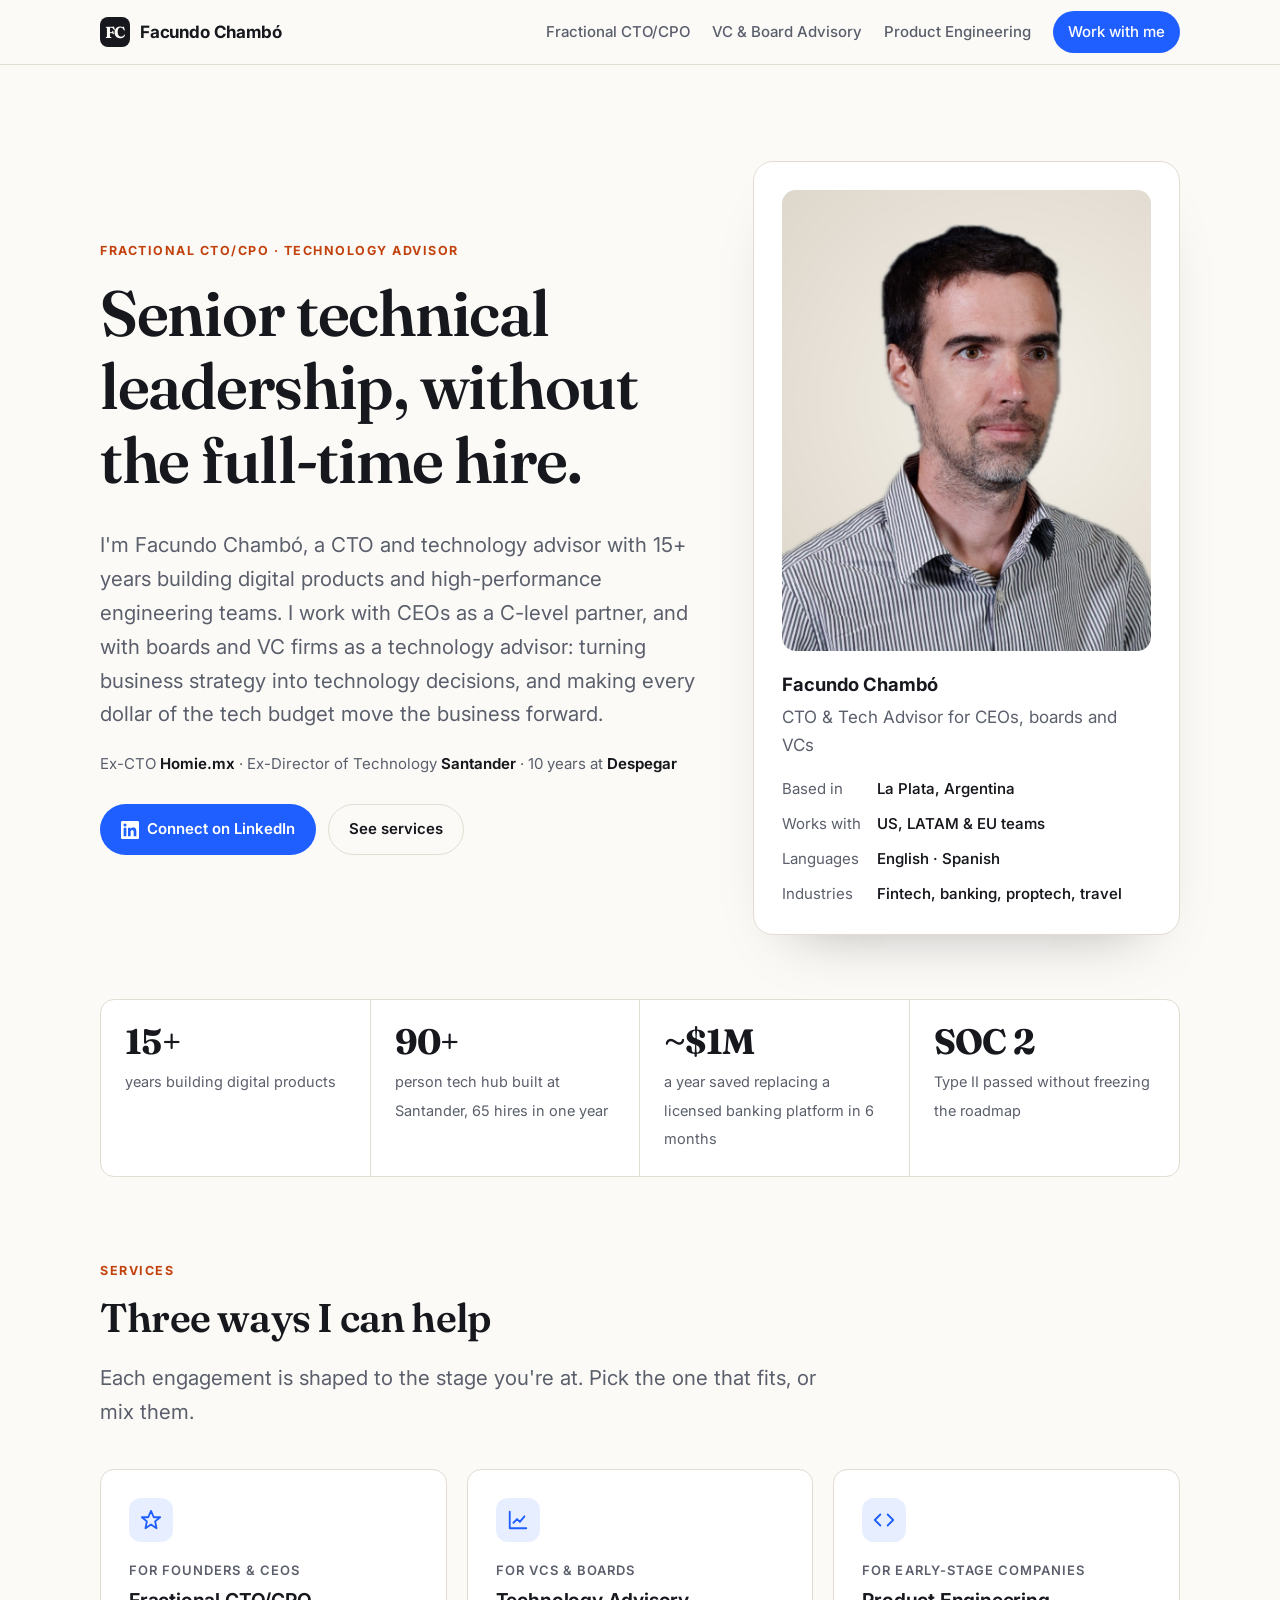
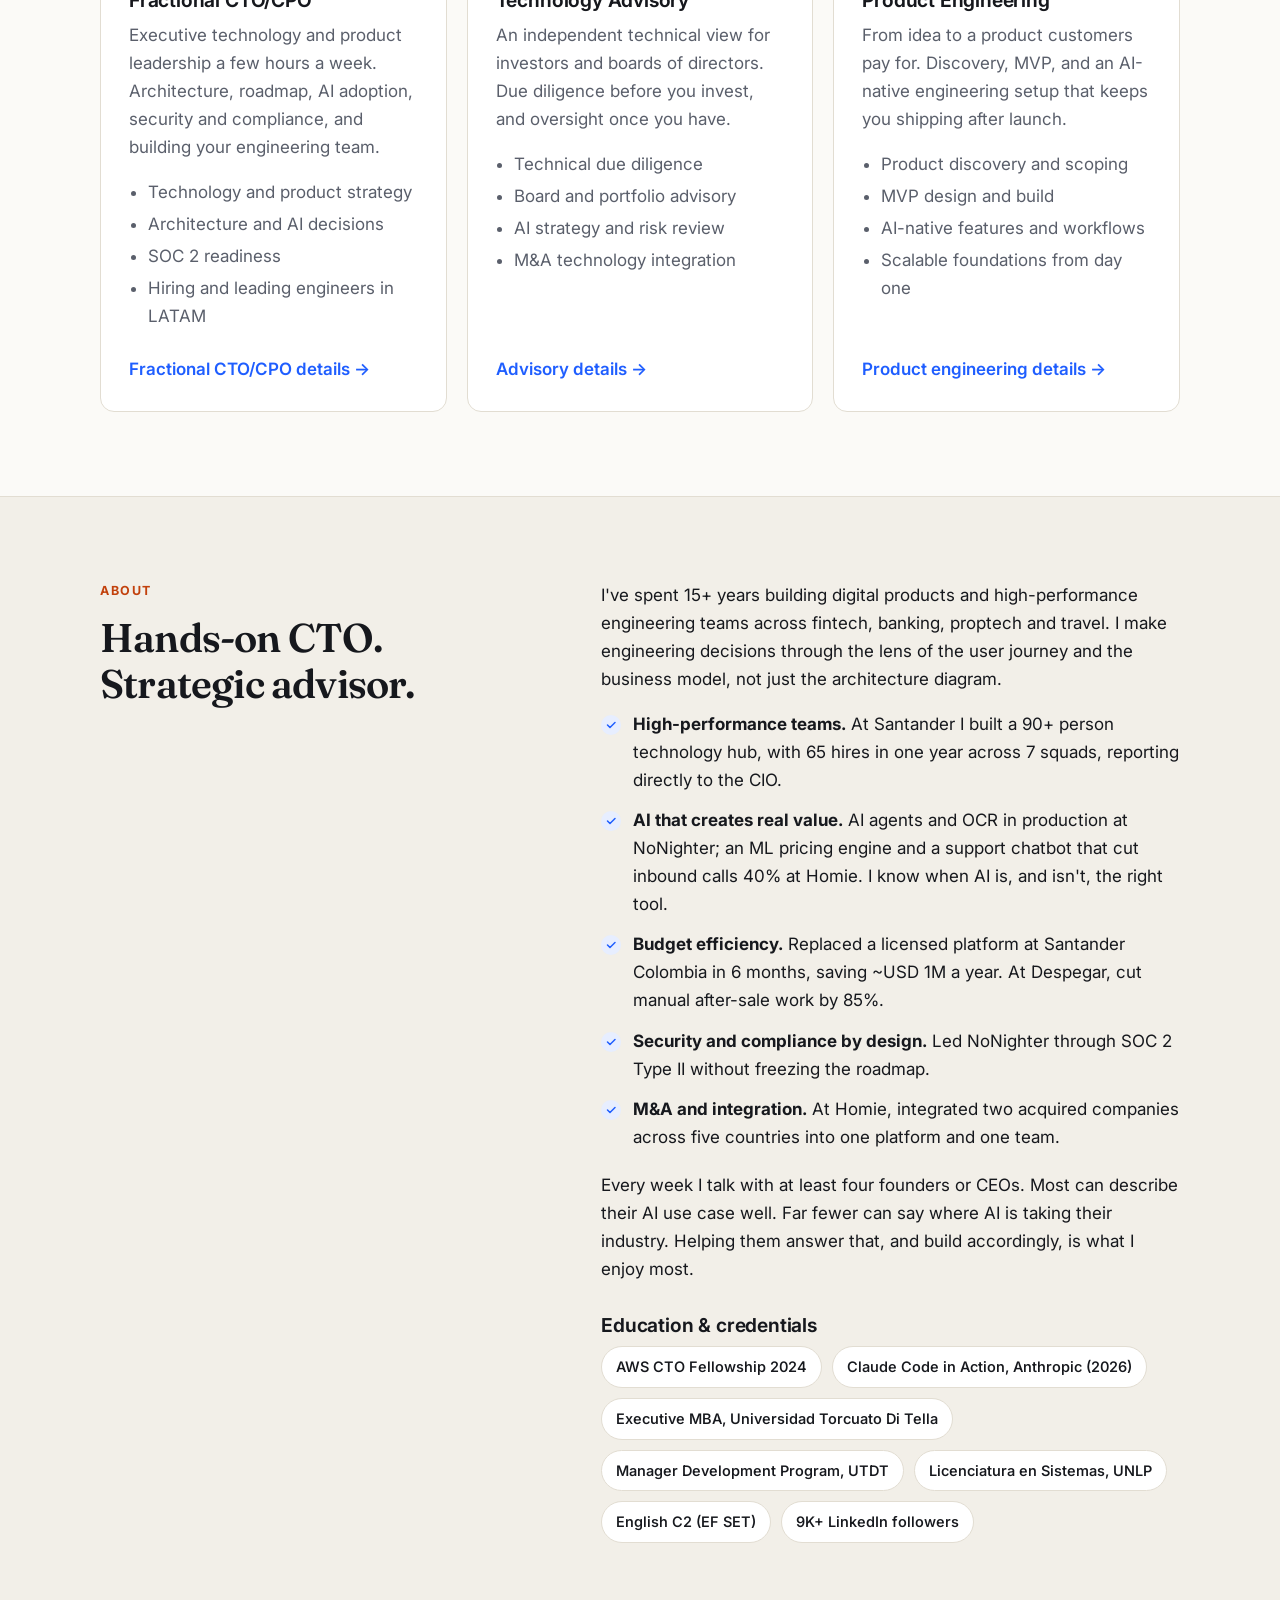
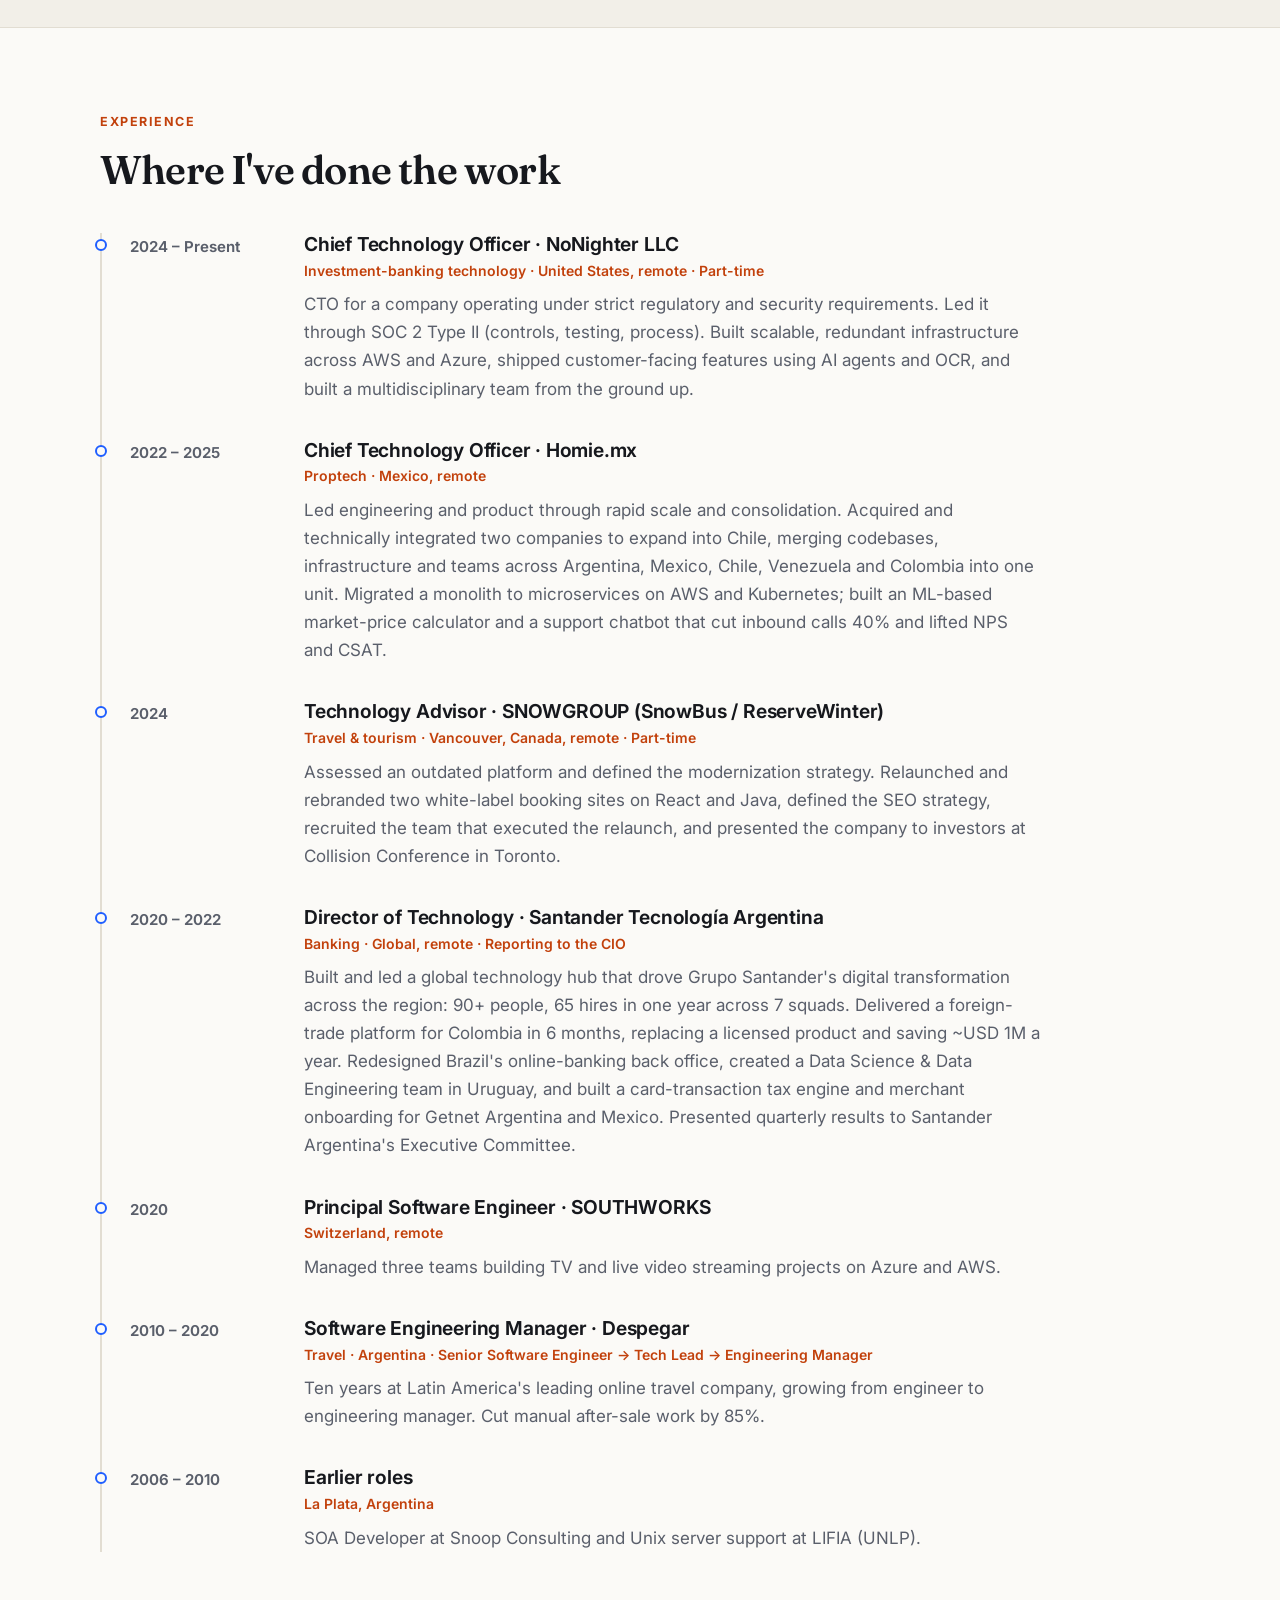
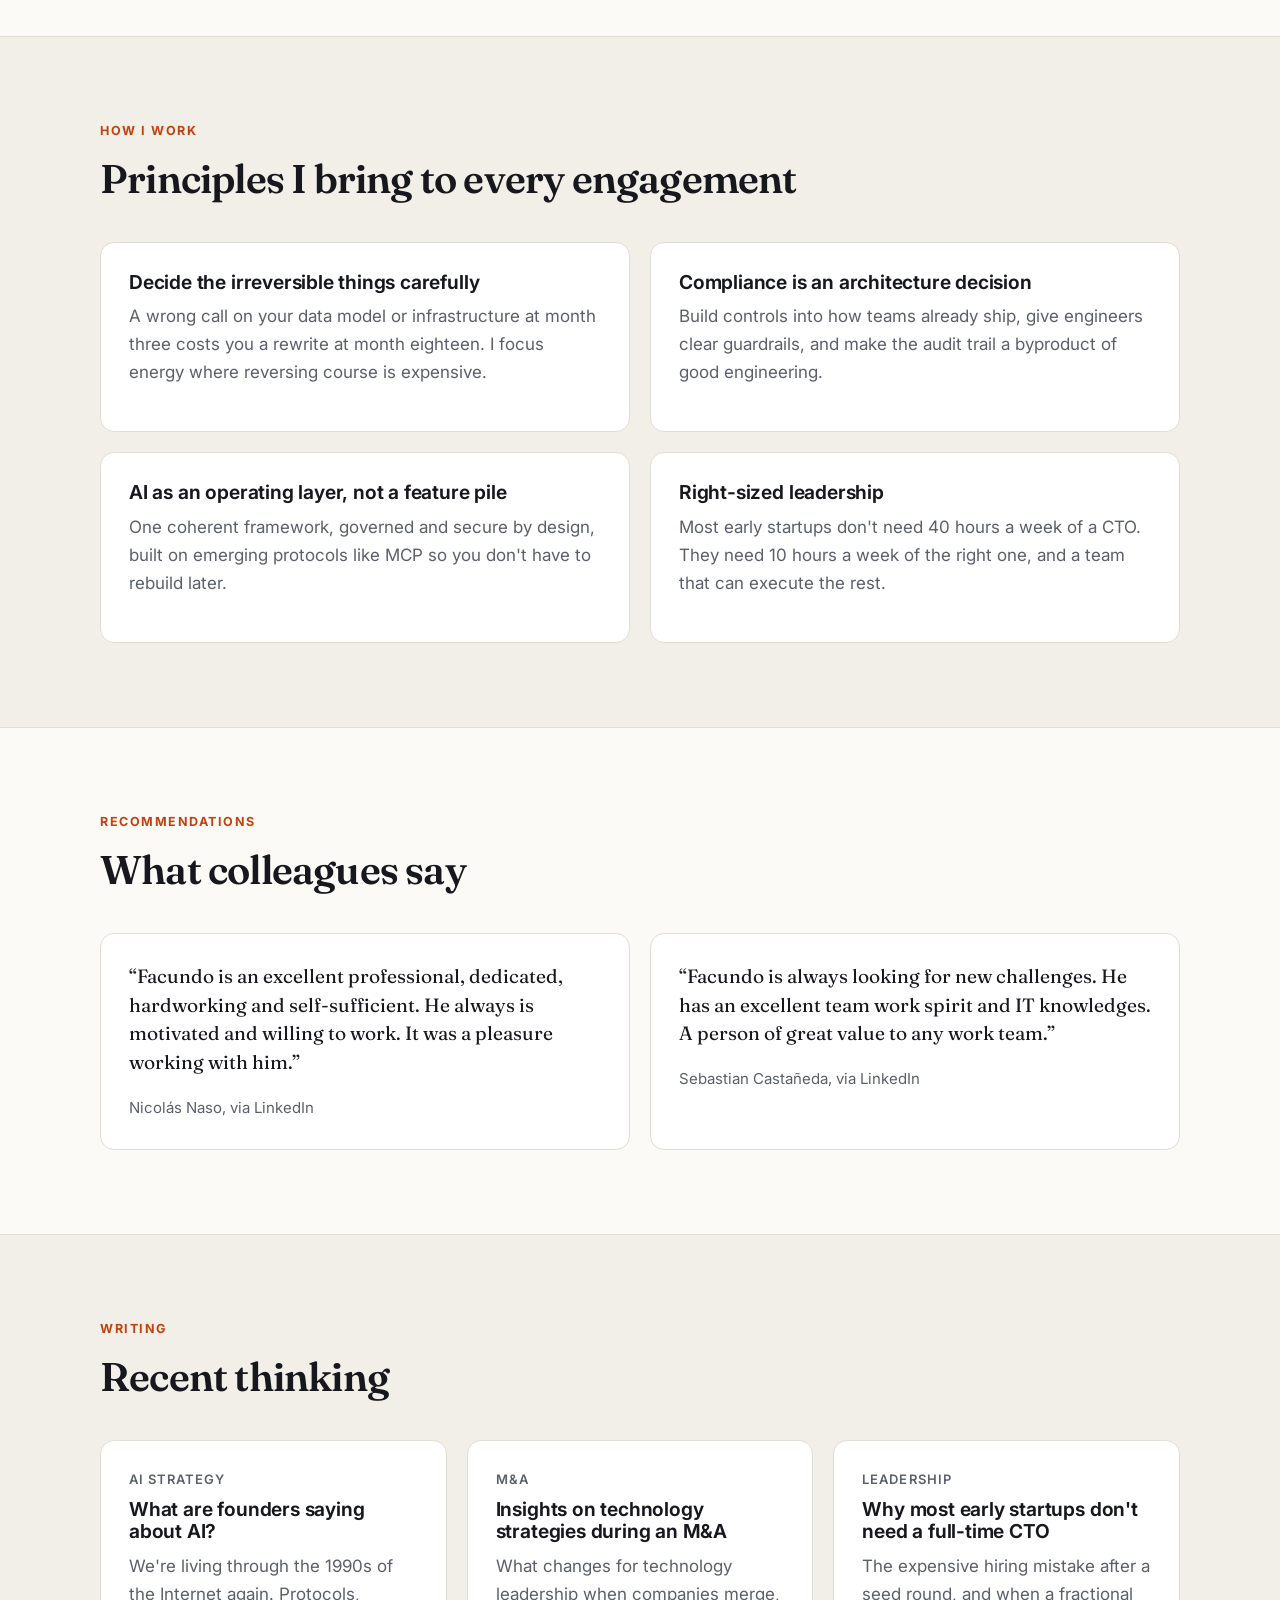
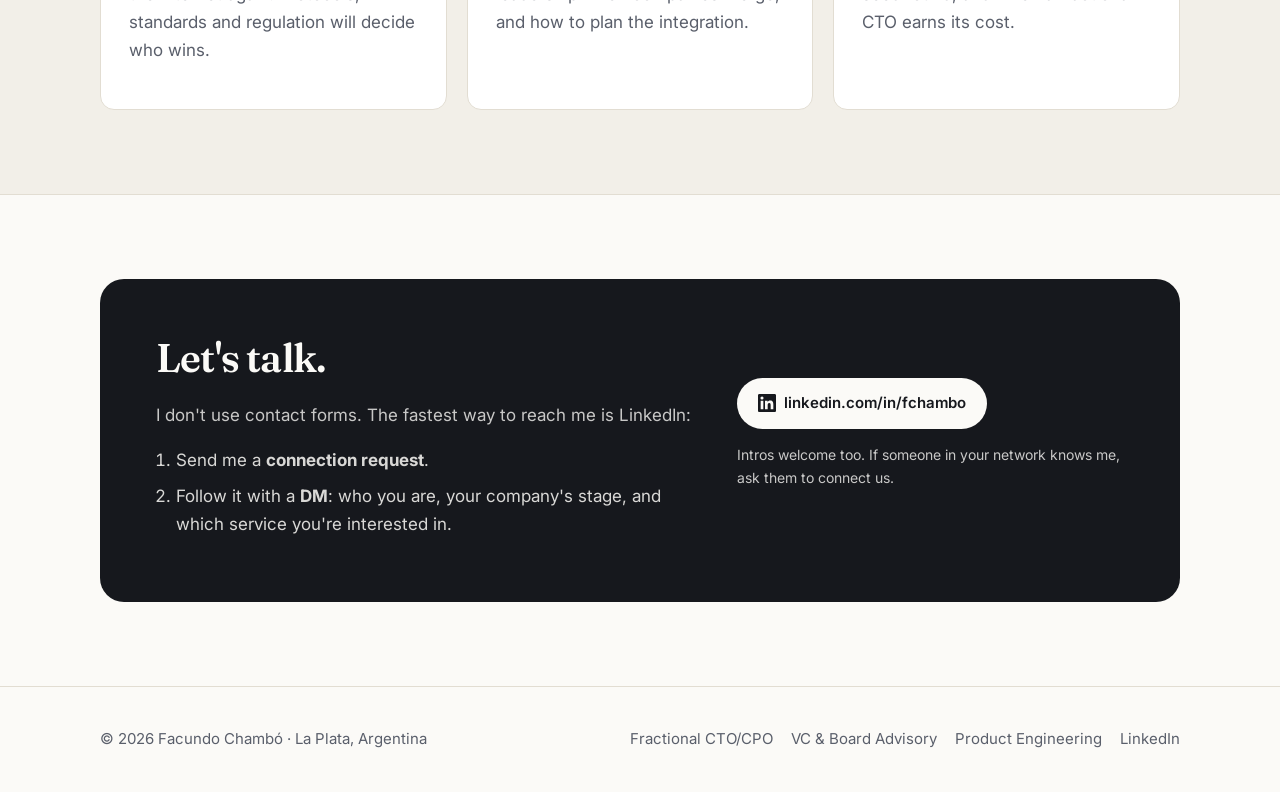
==== index.html @ 201de5e7 "Add personal website with service pages Static site for fchambo.com: home page plus pages for Fracti" ====
<!doctype html>
<html lang="en">
<head>
  <meta charset="utf-8">
  <meta name="viewport" content="width=device-width, initial-scale=1">
  <title>Facundo Chambó | Fractional CTO/CPO &amp; Technology Advisor</title>
  <meta name="description" content="Facundo Chambó: CTO and technology advisor with 15+ years in fintech, banking, proptech and travel. Ex-CTO Homie.mx, ex-Director of Technology at Santander. Fractional CTO/CPO, VC and board advisory, and product engineering.">
  <link rel="canonical" href="https://fchambo.com/">
  <meta name="robots" content="index, follow, max-image-preview:large">
  <meta name="author" content="Facundo Chambó">
  <meta name="theme-color" content="#fbfaf7" media="(prefers-color-scheme: light)">
  <meta name="theme-color" content="#0e1015" media="(prefers-color-scheme: dark)">

  <meta property="og:type" content="profile">
  <meta property="og:site_name" content="Facundo Chambó">
  <meta property="og:title" content="Facundo Chambó | Fractional CTO/CPO &amp; Technology Advisor">
  <meta property="og:description" content="Senior technical leadership for startups, VCs and boards: fractional CTO/CPO, technology due diligence and board advisory, and product engineering for early-stage companies.">
  <meta property="og:url" content="https://fchambo.com/">
  <meta property="og:image" content="https://fchambo.com/assets/og-image.png">
  <meta property="og:image:width" content="1200">
  <meta property="og:image:height" content="630">
  <meta property="og:locale" content="en_US">
  <meta property="profile:first_name" content="Facundo">
  <meta property="profile:last_name" content="Chambó">
  <meta name="twitter:card" content="summary_large_image">
  <meta name="twitter:title" content="Facundo Chambó | Fractional CTO/CPO &amp; Technology Advisor">
  <meta name="twitter:description" content="Fractional CTO/CPO, technology advisory for VCs and boards, and product engineering for early-stage companies.">
  <meta name="twitter:image" content="https://fchambo.com/assets/og-image.png">

  <link rel="icon" href="/assets/favicon.svg" type="image/svg+xml">
  <link rel="preconnect" href="https://fonts.googleapis.com">
  <link rel="preconnect" href="https://fonts.gstatic.com" crossorigin>
  <link rel="stylesheet" href="https://fonts.googleapis.com/css2?family=Fraunces:opsz,wght@9..144,600&family=Inter:wght@400;500;600;700&display=swap">
  <link rel="stylesheet" href="/assets/styles.css">

  <script type="application/ld+json">
  {
    "@context": "https://schema.org",
    "@graph": [
      {
        "@type": "Person",
        "@id": "https://fchambo.com/#person",
        "name": "Facundo Chambó",
        "url": "https://fchambo.com/",
        "image": "https://fchambo.com/assets/facundo-chambo.jpg",
        "jobTitle": "Fractional CTO/CPO and Technology Advisor",
        "description": "Chief Technology Officer (CTO) and technology advisor with 15+ years building digital products and high-performance engineering teams across fintech, banking, proptech and travel.",
        "worksFor": { "@type": "Organization", "name": "NoNighter LLC" },
        "alumniOf": [
          { "@type": "CollegeOrUniversity", "name": "Universidad Torcuato Di Tella" },
          { "@type": "CollegeOrUniversity", "name": "Universidad Nacional de La Plata" }
        ],
        "hasOccupation": [
          { "@type": "Role", "roleName": "Chief Technology Officer", "startDate": "2024-06", "description": "NoNighter LLC" },
          { "@type": "Role", "roleName": "Chief Technology Officer", "startDate": "2022-04", "endDate": "2025-07", "description": "Homie.mx" },
          { "@type": "Role", "roleName": "Director of Technology", "startDate": "2020-10", "endDate": "2022-03", "description": "Santander Tecnología Argentina" }
        ],
        "address": { "@type": "PostalAddress", "addressLocality": "La Plata", "addressRegion": "Buenos Aires", "addressCountry": "AR" },
        "knowsLanguage": ["English", "Spanish"],
        "knowsAbout": ["Fintech", "Banking technology", "Proptech", "Travel technology", "Fractional CTO", "Fractional CPO", "Technology due diligence", "Software architecture", "AI strategy", "AI adoption", "SOC 2 compliance", "Engineering leadership", "Product engineering", "MVP development", "Mergers and acquisitions technology integration", "Nearshore engineering teams in Latin America"],
        "hasCredential": [
          { "@type": "EducationalOccupationalCredential", "name": "AWS CTO Fellowship 2024", "recognizedBy": { "@type": "Organization", "name": "Amazon Web Services" } },
          { "@type": "EducationalOccupationalCredential", "name": "Claude Code in Action", "recognizedBy": { "@type": "Organization", "name": "Anthropic" } }
        ],
        "sameAs": ["https://www.linkedin.com/in/fchambo"]
      },
      {
        "@type": "ProfessionalService",
        "@id": "https://fchambo.com/#business",
        "name": "Facundo Chambó: Fractional CTO/CPO and Technology Advisory",
        "url": "https://fchambo.com/",
        "image": "https://fchambo.com/assets/og-image.png",
        "founder": { "@id": "https://fchambo.com/#person" },
        "areaServed": ["United States", "Latin America", "Europe", "Worldwide"],
        "address": { "@type": "PostalAddress", "addressLocality": "La Plata", "addressCountry": "AR" },
        "hasOfferCatalog": {
          "@type": "OfferCatalog",
          "name": "Services",
          "itemListElement": [
            { "@type": "Offer", "itemOffered": { "@type": "Service", "name": "Fractional CTO/CPO", "url": "https://fchambo.com/fractional-cto-cpo/" } },
            { "@type": "Offer", "itemOffered": { "@type": "Service", "name": "Technology Advisory for VCs and Boards of Directors", "url": "https://fchambo.com/technology-advisory-vc-board/" } },
            { "@type": "Offer", "itemOffered": { "@type": "Service", "name": "Product Engineering for Early-Stage Companies", "url": "https://fchambo.com/product-engineering-startups/" } }
          ]
        }
      },
      {
        "@type": "WebSite",
        "@id": "https://fchambo.com/#website",
        "url": "https://fchambo.com/",
        "name": "Facundo Chambó",
        "publisher": { "@id": "https://fchambo.com/#person" },
        "inLanguage": "en"
      }
    ]
  }
  </script>
</head>
<body>
  <a class="skip" href="#main">Skip to content</a>

  <header class="site-header">
    <div class="wrap">
      <a class="brand" href="/" aria-label="Facundo Chambó, home"><span class="brand-mark" aria-hidden="true">FC</span>Facundo Chambó</a>
      <nav class="nav" aria-label="Main">
        <div class="nav-links">
          <a href="/fractional-cto-cpo/">Fractional CTO/CPO</a>
          <a href="/technology-advisory-vc-board/">VC &amp; Board Advisory</a>
          <a href="/product-engineering-startups/">Product Engineering</a>
        </div>
        <a class="btn btn-sm" href="#contact">Work with me</a>
      </nav>
    </div>
  </header>

  <main id="main">
    <section class="hero">
      <div class="wrap hero-grid">
        <div>
          <span class="eyebrow">Fractional CTO/CPO · Technology Advisor</span>
          <h1>Senior technical leadership, without the full-time hire.</h1>
          <p class="lede">I'm Facundo Chambó, a CTO and technology advisor with 15+ years building digital products and high-performance engineering teams. I work with CEOs as a C-level partner, and with boards and VC firms as a technology advisor: turning business strategy into technology decisions, and making every dollar of the tech budget move the business forward.</p>
          <p class="trust">Ex-CTO <strong>Homie.mx</strong> · Ex-Director of Technology <strong>Santander</strong> · 10 years at <strong>Despegar</strong></p>
          <div class="hero-actions">
            <a class="btn" href="https://www.linkedin.com/in/fchambo" rel="me noopener" target="_blank">
              <svg viewBox="0 0 24 24" fill="currentColor" aria-hidden="true"><path d="M20.45 20.45h-3.56v-5.57c0-1.33-.02-3.04-1.85-3.04-1.85 0-2.14 1.45-2.14 2.94v5.67H9.35V9h3.41v1.56h.05c.48-.9 1.64-1.85 3.37-1.85 3.6 0 4.27 2.37 4.27 5.46v6.28zM5.34 7.43a2.06 2.06 0 1 1 0-4.13 2.06 2.06 0 0 1 0 4.13zM7.12 20.45H3.56V9h3.56v11.45zM22.22 0H1.77C.79 0 0 .77 0 1.73v20.54C0 23.23.79 24 1.77 24h20.45c.98 0 1.78-.77 1.78-1.73V1.73C24 .77 23.2 0 22.22 0z"/></svg>
              Connect on LinkedIn
            </a>
            <a class="btn btn-ghost" href="#services">See services</a>
          </div>
        </div>
        <aside class="hero-card" aria-label="Profile summary">
          <img class="portrait" src="/assets/facundo-chambo.jpg" alt="Facundo Chambó, Fractional CTO/CPO and technology advisor" width="800" height="1000" fetchpriority="high">
          <strong style="font-size:1.15rem">Facundo Chambó</strong>
          <p class="muted" style="margin:4px 0 0">CTO &amp; Tech Advisor for CEOs, boards and VCs</p>
          <dl>
            <dt>Based in</dt><dd>La Plata, Argentina</dd>
            <dt>Works with</dt><dd>US, LATAM &amp; EU teams</dd>
            <dt>Languages</dt><dd>English · Spanish</dd>
            <dt>Industries</dt><dd>Fintech, banking, proptech, travel</dd>
          </dl>
        </aside>
      </div>
    </section>

    <div class="wrap" style="margin-top:-8px">
      <div class="stats" role="list">
        <div class="stat" role="listitem"><strong>15+</strong><span>years building digital products</span></div>
        <div class="stat" role="listitem"><strong>90+</strong><span>person tech hub built at Santander, 65 hires in one year</span></div>
        <div class="stat" role="listitem"><strong>~$1M</strong><span>a year saved replacing a licensed banking platform in 6 months</span></div>
        <div class="stat" role="listitem"><strong>SOC 2</strong><span>Type II passed without freezing the roadmap</span></div>
      </div>
    </div>

    <section id="services">
      <div class="wrap">
        <div class="section-head">
          <span class="eyebrow">Services</span>
          <h2>Three ways I can help</h2>
          <p class="lede">Each engagement is shaped to the stage you're at. Pick the one that fits, or mix them.</p>
        </div>
        <div class="grid-3">
          <article class="card service-card">
            <div class="icon" aria-hidden="true"><svg viewBox="0 0 24 24" fill="none" stroke="currentColor" stroke-width="2" stroke-linecap="round" stroke-linejoin="round"><path d="M12 2l3 7h7l-5.5 4.5L18 21l-6-4-6 4 1.5-7.5L2 9h7z"/></svg></div>
            <p class="for">For founders &amp; CEOs</p>
            <h3>Fractional CTO/CPO</h3>
            <p>Executive technology and product leadership a few hours a week. Architecture, roadmap, AI adoption, security and compliance, and building your engineering team.</p>
            <ul>
              <li>Technology and product strategy</li>
              <li>Architecture and AI decisions</li>
              <li>SOC 2 readiness</li>
              <li>Hiring and leading engineers in LATAM</li>
            </ul>
            <a class="more" href="/fractional-cto-cpo/">Fractional CTO/CPO details</a>
          </article>
          <article class="card service-card">
            <div class="icon" aria-hidden="true"><svg viewBox="0 0 24 24" fill="none" stroke="currentColor" stroke-width="2" stroke-linecap="round" stroke-linejoin="round"><path d="M3 3v18h18"/><path d="M7 15l4-4 3 3 5-6"/></svg></div>
            <p class="for">For VCs &amp; boards</p>
            <h3>Technology Advisory</h3>
            <p>An independent technical view for investors and boards of directors. Due diligence before you invest, and oversight once you have.</p>
            <ul>
              <li>Technical due diligence</li>
              <li>Board and portfolio advisory</li>
              <li>AI strategy and risk review</li>
              <li>M&amp;A technology integration</li>
            </ul>
            <a class="more" href="/technology-advisory-vc-board/">Advisory details</a>
          </article>
          <article class="card service-card">
            <div class="icon" aria-hidden="true"><svg viewBox="0 0 24 24" fill="none" stroke="currentColor" stroke-width="2" stroke-linecap="round" stroke-linejoin="round"><path d="M16 18l6-6-6-6"/><path d="M8 6l-6 6 6 6"/></svg></div>
            <p class="for">For early-stage companies</p>
            <h3>Product Engineering</h3>
            <p>From idea to a product customers pay for. Discovery, MVP, and an AI-native engineering setup that keeps you shipping after launch.</p>
            <ul>
              <li>Product discovery and scoping</li>
              <li>MVP design and build</li>
              <li>AI-native features and workflows</li>
              <li>Scalable foundations from day one</li>
            </ul>
            <a class="more" href="/product-engineering-startups/">Product engineering details</a>
          </article>
        </div>
      </div>
    </section>

    <section class="alt" id="about">
      <div class="wrap split">
        <div>
          <span class="eyebrow">About</span>
          <h2>Hands-on CTO. Strategic advisor.</h2>
        </div>
        <div class="prose">
          <p>I've spent 15+ years building digital products and high-performance engineering teams across fintech, banking, proptech and travel. I make engineering decisions through the lens of the user journey and the business model, not just the architecture diagram.</p>
          <ul class="checklist">
            <li><strong>High-performance teams.</strong> At Santander I built a 90+ person technology hub, with 65 hires in one year across 7 squads, reporting directly to the CIO.</li>
            <li><strong>AI that creates real value.</strong> AI agents and OCR in production at NoNighter; an ML pricing engine and a support chatbot that cut inbound calls 40% at Homie. I know when AI is, and isn't, the right tool.</li>
            <li><strong>Budget efficiency.</strong> Replaced a licensed platform at Santander Colombia in 6 months, saving ~USD 1M a year. At Despegar, cut manual after-sale work by 85%.</li>
            <li><strong>Security and compliance by design.</strong> Led NoNighter through SOC 2 Type II without freezing the roadmap.</li>
            <li><strong>M&amp;A and integration.</strong> At Homie, integrated two acquired companies across five countries into one platform and one team.</li>
          </ul>
          <p style="margin-top:1.2em">Every week I talk with at least four founders or CEOs. Most can describe their AI use case well. Far fewer can say where AI is taking their industry. Helping them answer that, and build accordingly, is what I enjoy most.</p>
          <h3>Education &amp; credentials</h3>
          <ul class="badges">
            <li>AWS CTO Fellowship 2024</li>
            <li>Claude Code in Action, Anthropic (2026)</li>
            <li>Executive MBA, Universidad Torcuato Di Tella</li>
            <li>Manager Development Program, UTDT</li>
            <li>Licenciatura en Sistemas, UNLP</li>
            <li>English C2 (EF SET)</li>
            <li>9K+ LinkedIn followers</li>
          </ul>
        </div>
      </div>
    </section>


    <section id="experience">
      <div class="wrap">
        <div class="section-head">
          <span class="eyebrow">Experience</span>
          <h2>Where I've done the work</h2>
        </div>
        <ol class="timeline">
          <li>
            <div class="when">2024 – Present</div>
            <div>
              <h3>Chief Technology Officer · NoNighter LLC</h3>
              <p class="where">Investment-banking technology · United States, remote · Part-time</p>
              <p>CTO for a company operating under strict regulatory and security requirements. Led it through SOC 2 Type II (controls, testing, process). Built scalable, redundant infrastructure across AWS and Azure, shipped customer-facing features using AI agents and OCR, and built a multidisciplinary team from the ground up.</p>
            </div>
          </li>
          <li>
            <div class="when">2022 – 2025</div>
            <div>
              <h3>Chief Technology Officer · Homie.mx</h3>
              <p class="where">Proptech · Mexico, remote</p>
              <p>Led engineering and product through rapid scale and consolidation. Acquired and technically integrated two companies to expand into Chile, merging codebases, infrastructure and teams across Argentina, Mexico, Chile, Venezuela and Colombia into one unit. Migrated a monolith to microservices on AWS and Kubernetes; built an ML-based market-price calculator and a support chatbot that cut inbound calls 40% and lifted NPS and CSAT.</p>
            </div>
          </li>
          <li>
            <div class="when">2024</div>
            <div>
              <h3>Technology Advisor · SNOWGROUP (SnowBus / ReserveWinter)</h3>
              <p class="where">Travel &amp; tourism · Vancouver, Canada, remote · Part-time</p>
              <p>Assessed an outdated platform and defined the modernization strategy. Relaunched and rebranded two white-label booking sites on React and Java, defined the SEO strategy, recruited the team that executed the relaunch, and presented the company to investors at Collision Conference in Toronto.</p>
            </div>
          </li>
          <li>
            <div class="when">2020 – 2022</div>
            <div>
              <h3>Director of Technology · Santander Tecnología Argentina</h3>
              <p class="where">Banking · Global, remote · Reporting to the CIO</p>
              <p>Built and led a global technology hub that drove Grupo Santander's digital transformation across the region: 90+ people, 65 hires in one year across 7 squads. Delivered a foreign-trade platform for Colombia in 6 months, replacing a licensed product and saving ~USD 1M a year. Redesigned Brazil's online-banking back office, created a Data Science &amp; Data Engineering team in Uruguay, and built a card-transaction tax engine and merchant onboarding for Getnet Argentina and Mexico. Presented quarterly results to Santander Argentina's Executive Committee.</p>
            </div>
          </li>
          <li>
            <div class="when">2020</div>
            <div>
              <h3>Principal Software Engineer · SOUTHWORKS</h3>
              <p class="where">Switzerland, remote</p>
              <p>Managed three teams building TV and live video streaming projects on Azure and AWS.</p>
            </div>
          </li>
          <li>
            <div class="when">2010 – 2020</div>
            <div>
              <h3>Software Engineering Manager · Despegar</h3>
              <p class="where">Travel · Argentina · Senior Software Engineer → Tech Lead → Engineering Manager</p>
              <p>Ten years at Latin America's leading online travel company, growing from engineer to engineering manager. Cut manual after-sale work by 85%.</p>
            </div>
          </li>
          <li>
            <div class="when">2006 – 2010</div>
            <div>
              <h3>Earlier roles</h3>
              <p class="where">La Plata, Argentina</p>
              <p>SOA Developer at Snoop Consulting and Unix server support at LIFIA (UNLP).</p>
            </div>
          </li>
        </ol>
      </div>
    </section>

    <section class="alt" id="approach">
      <div class="wrap">
        <div class="section-head">
          <span class="eyebrow">How I work</span>
          <h2>Principles I bring to every engagement</h2>
        </div>
        <div class="grid-2">
          <div class="card">
            <h3>Decide the irreversible things carefully</h3>
            <p>A wrong call on your data model or infrastructure at month three costs you a rewrite at month eighteen. I focus energy where reversing course is expensive.</p>
          </div>
          <div class="card">
            <h3>Compliance is an architecture decision</h3>
            <p>Build controls into how teams already ship, give engineers clear guardrails, and make the audit trail a byproduct of good engineering.</p>
          </div>
          <div class="card">
            <h3>AI as an operating layer, not a feature pile</h3>
            <p>One coherent framework, governed and secure by design, built on emerging protocols like MCP so you don't have to rebuild later.</p>
          </div>
          <div class="card">
            <h3>Right-sized leadership</h3>
            <p>Most early startups don't need 40 hours a week of a CTO. They need 10 hours a week of the right one, and a team that can execute the rest.</p>
          </div>
        </div>
      </div>
    </section>

    <section id="recommendations">
      <div class="wrap">
        <div class="section-head">
          <span class="eyebrow">Recommendations</span>
          <h2>What colleagues say</h2>
        </div>
        <div class="grid-2">
          <blockquote class="quote">
            <p>“Facundo is an excellent professional, dedicated, hardworking and self-sufficient. He always is motivated and willing to work. It was a pleasure working with him.”</p>
            <footer>Nicolás Naso, via LinkedIn</footer>
          </blockquote>
          <blockquote class="quote">
            <p>“Facundo is always looking for new challenges. He has an excellent team work spirit and IT knowledges. A person of great value to any work team.”</p>
            <footer>Sebastian Castañeda, via LinkedIn</footer>
          </blockquote>
        </div>
      </div>
    </section>

    <section class="alt" id="insights">
      <div class="wrap">
        <div class="section-head">
          <span class="eyebrow">Writing</span>
          <h2>Recent thinking</h2>
        </div>
        <div class="grid-3">
          <a class="card service-card" style="text-decoration:none;color:inherit" href="https://www.linkedin.com/posts/fchambo_what-are-founders-saying-about-ai-part-2-activity-7523133834423582720-kXl4" target="_blank" rel="noopener">
            <p class="for">AI strategy</p>
            <h3>What are founders saying about AI?</h3>
            <p>We're living through the 1990s of the Internet again. Protocols, standards and regulation will decide who wins.</p>
          </a>
          <a class="card service-card" style="text-decoration:none;color:inherit" href="https://www.linkedin.com/pulse/insights-technology-strategies-during-ma-facundo-chamb%C3%B3-sqmzf" target="_blank" rel="noopener">
            <p class="for">M&amp;A</p>
            <h3>Insights on technology strategies during an M&amp;A</h3>
            <p>What changes for technology leadership when companies merge, and how to plan the integration.</p>
          </a>
          <a class="card service-card" style="text-decoration:none;color:inherit" href="https://www.linkedin.com/in/fchambo/recent-activity/all/" target="_blank" rel="noopener">
            <p class="for">Leadership</p>
            <h3>Why most early startups don't need a full-time CTO</h3>
            <p>The expensive hiring mistake after a seed round, and when a fractional CTO earns its cost.</p>
          </a>
        </div>
      </div>
    </section>

    <section id="contact">
      <div class="wrap">
        <div class="cta">
          <div>
            <h2>Let's talk.</h2>
            <p>I don't use contact forms. The fastest way to reach me is LinkedIn:</p>
            <ol>
              <li>Send me a <strong>connection request</strong>.</li>
              <li>Follow it with a <strong>DM</strong>: who you are, your company's stage, and which service you're interested in.</li>
            </ol>
          </div>
          <div>
            <a class="btn" href="https://www.linkedin.com/in/fchambo" rel="me noopener" target="_blank">
              <svg viewBox="0 0 24 24" fill="currentColor" aria-hidden="true"><path d="M20.45 20.45h-3.56v-5.57c0-1.33-.02-3.04-1.85-3.04-1.85 0-2.14 1.45-2.14 2.94v5.67H9.35V9h3.41v1.56h.05c.48-.9 1.64-1.85 3.37-1.85 3.6 0 4.27 2.37 4.27 5.46v6.28zM5.34 7.43a2.06 2.06 0 1 1 0-4.13 2.06 2.06 0 0 1 0 4.13zM7.12 20.45H3.56V9h3.56v11.45zM22.22 0H1.77C.79 0 0 .77 0 1.73v20.54C0 23.23.79 24 1.77 24h20.45c.98 0 1.78-.77 1.78-1.73V1.73C24 .77 23.2 0 22.22 0z"/></svg>
              linkedin.com/in/fchambo
            </a>
            <p class="note">Intros welcome too. If someone in your network knows me, ask them to connect us.</p>
          </div>
        </div>
      </div>
    </section>
  </main>

  <footer class="site-footer">
    <div class="wrap">
      <span>© <span id="y">2026</span> Facundo Chambó · La Plata, Argentina</span>
      <nav aria-label="Footer">
        <a href="/fractional-cto-cpo/">Fractional CTO/CPO</a>
        <a href="/technology-advisory-vc-board/">VC &amp; Board Advisory</a>
        <a href="/product-engineering-startups/">Product Engineering</a>
        <a href="https://www.linkedin.com/in/fchambo" rel="me noopener" target="_blank">LinkedIn</a>
      </nav>
    </div>
  </footer>
  <script>document.getElementById("y").textContent = new Date().getFullYear();</script>
</body>
</html>
---- assets/styles.css ----
/* Facundo Chambó: personal site styles. No build step, no framework. */

:root {
  --bg: #fbfaf7;
  --bg-alt: #f2efe8;
  --surface: #ffffff;
  --text: #16181d;
  --muted: #5a5f6b;
  --line: #e2ddd2;
  --accent: #1f5eff;
  --accent-ink: #ffffff;
  --accent-soft: #e7eeff;
  --warm: #c2410c;
  --radius: 14px;
  --maxw: 1120px;
  --font: "Inter", ui-sans-serif, system-ui, -apple-system, "Segoe UI", Roboto, "Helvetica Neue", Arial, sans-serif;
  --serif: "Fraunces", ui-serif, Georgia, "Times New Roman", serif;
  color-scheme: light;
}

@media (prefers-color-scheme: dark) {
  :root {
    --bg: #0e1015;
    --bg-alt: #151821;
    --surface: #181b24;
    --text: #eceef3;
    --muted: #a3a9b7;
    --line: #2a2f3c;
    --accent: #7aa2ff;
    --accent-ink: #0b0d12;
    --accent-soft: #1b2440;
    --warm: #fb923c;
    color-scheme: dark;
  }
}

*, *::before, *::after { box-sizing: border-box; }
html { -webkit-text-size-adjust: 100%; scroll-behavior: smooth; }
body {
  margin: 0;
  background: var(--bg);
  color: var(--text);
  font-family: var(--font);
  font-size: 17px;
  line-height: 1.65;
  text-rendering: optimizeLegibility;
  -webkit-font-smoothing: antialiased;
}
img, svg { max-width: 100%; display: block; }
a { color: var(--accent); text-underline-offset: 3px; }
a:hover { text-decoration-thickness: 2px; }
:focus-visible { outline: 3px solid var(--accent); outline-offset: 3px; border-radius: 4px; }

.skip { position: absolute; left: -9999px; }
.skip:focus { left: 16px; top: 16px; background: var(--surface); padding: 8px 12px; z-index: 10; }

.wrap { max-width: var(--maxw); margin: 0 auto; padding: 0 20px; }

/* Header */
.site-header {
  position: sticky; top: 0; z-index: 5;
  background: color-mix(in srgb, var(--bg) 88%, transparent);
  backdrop-filter: saturate(160%) blur(10px);
  border-bottom: 1px solid var(--line);
}
.site-header .wrap { display: flex; align-items: center; justify-content: space-between; gap: 16px; min-height: 64px; }
.brand { font-weight: 700; color: var(--text); text-decoration: none; letter-spacing: -0.01em; display: flex; align-items: center; gap: 10px; }
.brand-mark { width: 30px; height: 30px; border-radius: 8px; background: var(--text); color: var(--bg); display: grid; place-items: center; font-family: var(--serif); font-size: 16px; }
.nav { display: flex; gap: 22px; align-items: center; }
.nav a { color: var(--muted); text-decoration: none; font-size: 15px; font-weight: 500; }
.nav a:hover, .nav a[aria-current="page"] { color: var(--text); }
.nav .btn { color: var(--accent-ink); }
.nav-links { display: flex; gap: 22px; }
@media (max-width: 860px) { .nav-links { display: none; } }

/* Buttons */
.btn {
  display: inline-flex; align-items: center; gap: 8px;
  background: var(--accent); color: var(--accent-ink);
  padding: 12px 20px; border-radius: 999px; font-weight: 600; font-size: 15px;
  text-decoration: none; border: 1px solid transparent; transition: transform .15s ease, box-shadow .15s ease;
}
.btn:hover { transform: translateY(-1px); box-shadow: 0 6px 20px -8px var(--accent); }
.btn-ghost { background: transparent; color: var(--text); border-color: var(--line); }
.btn-ghost:hover { box-shadow: none; border-color: var(--text); }
.btn svg { width: 18px; height: 18px; }
.btn-sm { padding: 8px 14px; font-size: 14px; }

/* Typography */
h1, h2, h3 { line-height: 1.15; letter-spacing: -0.02em; margin: 0 0 .5em; }
h1 { font-family: var(--serif); font-weight: 600; font-size: clamp(2.3rem, 5.4vw, 4rem); }
h2 { font-family: var(--serif); font-weight: 600; font-size: clamp(1.7rem, 3.4vw, 2.5rem); }
h3 { font-size: 1.2rem; font-weight: 650; letter-spacing: -0.01em; }
p { margin: 0 0 1em; }
.lede { font-size: clamp(1.1rem, 1.6vw, 1.3rem); color: var(--muted); max-width: 46rem; }
.eyebrow { text-transform: uppercase; letter-spacing: .12em; font-size: 12.5px; font-weight: 700; color: var(--warm); margin-bottom: 14px; display: block; }
.muted { color: var(--muted); }

/* Sections */
section { padding: 84px 0; }
section.alt { background: var(--bg-alt); border-top: 1px solid var(--line); border-bottom: 1px solid var(--line); }
.section-head { max-width: 46rem; margin-bottom: 40px; }

/* Hero */
.hero { padding: 96px 0 72px; }
.hero-grid { display: grid; grid-template-columns: 1.4fr 1fr; gap: 56px; align-items: center; }
@media (max-width: 900px) { .hero-grid { grid-template-columns: 1fr; gap: 36px; } }
.hero-actions { display: flex; flex-wrap: wrap; gap: 12px; margin-top: 28px; }
.hero-card {
  background: var(--surface); border: 1px solid var(--line); border-radius: 20px; padding: 28px;
  box-shadow: 0 30px 60px -40px rgba(0,0,0,.35);
}
.hero-card .avatar { width: 72px; height: 72px; border-radius: 50%; background: linear-gradient(135deg, var(--accent), var(--warm)); color: #fff; display: grid; place-items: center; font-family: var(--serif); font-size: 28px; font-weight: 600; margin-bottom: 16px; }
.hero-card .portrait { width: 100%; height: auto; aspect-ratio: 4 / 5; object-fit: cover; border-radius: 14px; margin-bottom: 18px; background: var(--bg-alt); }
@media (max-width: 900px) { .hero-card .portrait { aspect-ratio: 1 / 1; object-position: 50% 20%; } }
.hero-card dl { margin: 18px 0 0; display: grid; grid-template-columns: auto 1fr; gap: 10px 16px; font-size: 15px; }
.hero-card dt { color: var(--muted); }
.hero-card dd { margin: 0; font-weight: 550; }

/* Page hero (service pages) */
.page-hero { padding: 72px 0 56px; border-bottom: 1px solid var(--line); }
.crumbs { font-size: 14px; color: var(--muted); margin-bottom: 18px; }
.crumbs a { color: var(--muted); }
.crumbs ol { list-style: none; padding: 0; margin: 0; display: flex; flex-wrap: wrap; gap: 8px; }
.crumbs li + li::before { content: "/"; margin-right: 8px; opacity: .6; }

/* Stats */
.stats { display: grid; grid-template-columns: repeat(4, 1fr); gap: 0; border: 1px solid var(--line); border-radius: var(--radius); background: var(--surface); overflow: hidden; }
.stat { padding: 24px; border-right: 1px solid var(--line); }
.stat:last-child { border-right: 0; }
.stat strong { display: block; font-family: var(--serif); font-size: 2.2rem; line-height: 1; margin-bottom: 8px; letter-spacing: -0.02em; }
.stat span { color: var(--muted); font-size: 14.5px; }
@media (max-width: 760px) {
  .stats { grid-template-columns: 1fr 1fr; }
  .stat:nth-child(2) { border-right: 0; }
  .stat:nth-child(-n+2) { border-bottom: 1px solid var(--line); }
}

/* Cards */
.grid-3 { display: grid; grid-template-columns: repeat(3, 1fr); gap: 20px; }
.grid-2 { display: grid; grid-template-columns: repeat(2, 1fr); gap: 20px; }
@media (max-width: 900px) { .grid-3 { grid-template-columns: 1fr; } }
@media (max-width: 720px) { .grid-2 { grid-template-columns: 1fr; } }
.card {
  background: var(--surface); border: 1px solid var(--line); border-radius: var(--radius); padding: 28px;
  display: flex; flex-direction: column;
}
.card p { color: var(--muted); }
.card ul { padding-left: 1.1em; margin: 0 0 1.2em; color: var(--muted); }
.card ul li { margin-bottom: 4px; }
.card .more { margin-top: auto; font-weight: 600; text-decoration: none; }
.card .more::after { content: " →"; }
.service-card { transition: border-color .15s ease, transform .15s ease; }
.service-card:hover { border-color: var(--accent); transform: translateY(-2px); }
.icon { width: 44px; height: 44px; border-radius: 12px; background: var(--accent-soft); color: var(--accent); display: grid; place-items: center; margin-bottom: 18px; }
.icon svg { width: 22px; height: 22px; }
.for { font-size: 13px; font-weight: 600; color: var(--warm); text-transform: uppercase; letter-spacing: .08em; margin-bottom: 8px; }

/* Lists */
.checklist { list-style: none; padding: 0; margin: 0; display: grid; gap: 12px; }
.checklist li { padding-left: 32px; position: relative; }
.checklist li::before {
  content: ""; position: absolute; left: 0; top: 5px; width: 20px; height: 20px; border-radius: 50%;
  background: var(--accent-soft) url("data:image/svg+xml,%3Csvg xmlns='http://www.w3.org/2000/svg' viewBox='0 0 24 24' fill='none' stroke='%231f5eff' stroke-width='3' stroke-linecap='round' stroke-linejoin='round'%3E%3Cpath d='M5 12l5 5L20 7'/%3E%3C/svg%3E") center/12px no-repeat;
}

/* Steps */
.steps { counter-reset: step; display: grid; grid-template-columns: repeat(4, 1fr); gap: 20px; list-style: none; padding: 0; margin: 0; }
@media (max-width: 900px) { .steps { grid-template-columns: 1fr 1fr; } }
@media (max-width: 560px) { .steps { grid-template-columns: 1fr; } }
.steps li { counter-increment: step; background: var(--surface); border: 1px solid var(--line); border-radius: var(--radius); padding: 24px; }
.steps li::before { content: counter(step, decimal-leading-zero); font-family: var(--serif); font-size: 1.6rem; color: var(--accent); display: block; margin-bottom: 10px; }
.steps h3 { margin-bottom: .35em; }
.steps p { color: var(--muted); font-size: 15.5px; margin: 0; }

/* Two-column prose */
.split { display: grid; grid-template-columns: 1fr 1.3fr; gap: 56px; align-items: start; }
@media (max-width: 900px) { .split { grid-template-columns: 1fr; gap: 24px; } }
.prose { max-width: 44rem; }
.prose h3 { margin-top: 1.6em; }

/* Quotes */
blockquote { margin: 0; }
.quote { background: var(--surface); border: 1px solid var(--line); border-radius: var(--radius); padding: 28px; }
.quote p { font-family: var(--serif); font-size: 1.2rem; line-height: 1.5; color: var(--text); }
.quote footer { color: var(--muted); font-size: 15px; }

/* Credentials */
.badges { display: flex; flex-wrap: wrap; gap: 10px; list-style: none; padding: 0; margin: 0; }
.badges li { border: 1px solid var(--line); background: var(--surface); padding: 8px 14px; border-radius: 999px; font-size: 14.5px; font-weight: 550; }

/* FAQ */
.faq { max-width: 52rem; }
.faq details { border-bottom: 1px solid var(--line); padding: 18px 0; }
.faq summary { cursor: pointer; font-weight: 650; font-size: 1.08rem; list-style: none; display: flex; justify-content: space-between; gap: 16px; }
.faq summary::-webkit-details-marker { display: none; }
.faq summary::after { content: "+"; font-size: 1.4rem; line-height: 1; color: var(--accent); transition: transform .2s ease; }
.faq details[open] summary::after { transform: rotate(45deg); }
.faq details p { margin: 12px 0 0; color: var(--muted); }

/* CTA */
.cta {
  background: var(--text); color: var(--bg); border-radius: 24px; padding: 56px;
  display: grid; grid-template-columns: 1.4fr 1fr; gap: 40px; align-items: center;
}
.cta h2 { color: var(--bg); }
.cta p { color: color-mix(in srgb, var(--bg) 78%, transparent); }
.cta ol { margin: 0; padding-left: 1.2em; color: color-mix(in srgb, var(--bg) 85%, transparent); }
.cta ol li { margin-bottom: 8px; }
.cta .btn { background: var(--bg); color: var(--text); }
.cta .note { font-size: 14px; margin-top: 14px; }
@media (max-width: 860px) { .cta { grid-template-columns: 1fr; padding: 36px 24px; } }

/* Footer */
.site-footer { border-top: 1px solid var(--line); padding: 40px 0; color: var(--muted); font-size: 15px; }
.site-footer .wrap { display: flex; flex-wrap: wrap; justify-content: space-between; gap: 20px; }
.site-footer nav { display: flex; flex-wrap: wrap; gap: 18px; }
.site-footer a { color: var(--muted); text-decoration: none; }
.site-footer a:hover { color: var(--text); }

@media (prefers-reduced-motion: reduce) {
  html { scroll-behavior: auto; }
  * { transition: none !important; }
}

/* Trust line */
.trust { margin-top: 18px; font-size: 15px; color: var(--muted); }
.trust strong { color: var(--text); font-weight: 650; }

/* Experience timeline */
.timeline { list-style: none; padding: 0; margin: 0; border-left: 2px solid var(--line); }
.timeline > li { display: grid; grid-template-columns: 150px 1fr; gap: 24px; padding: 0 0 36px 28px; position: relative; }
.timeline > li::before { content: ""; position: absolute; left: -7px; top: 6px; width: 12px; height: 12px; border-radius: 50%; background: var(--bg); border: 2px solid var(--accent); }
.timeline > li:last-child { padding-bottom: 0; }
.timeline .when { font-weight: 650; color: var(--muted); font-size: 15px; padding-top: 2px; }
.timeline h3 { margin-bottom: .2em; }
.timeline .where { color: var(--warm); font-size: 14px; font-weight: 600; margin-bottom: .6em; }
.timeline p:last-child { color: var(--muted); margin: 0; max-width: 46rem; }
@media (max-width: 720px) { .timeline > li { grid-template-columns: 1fr; gap: 4px; padding-left: 20px; } }
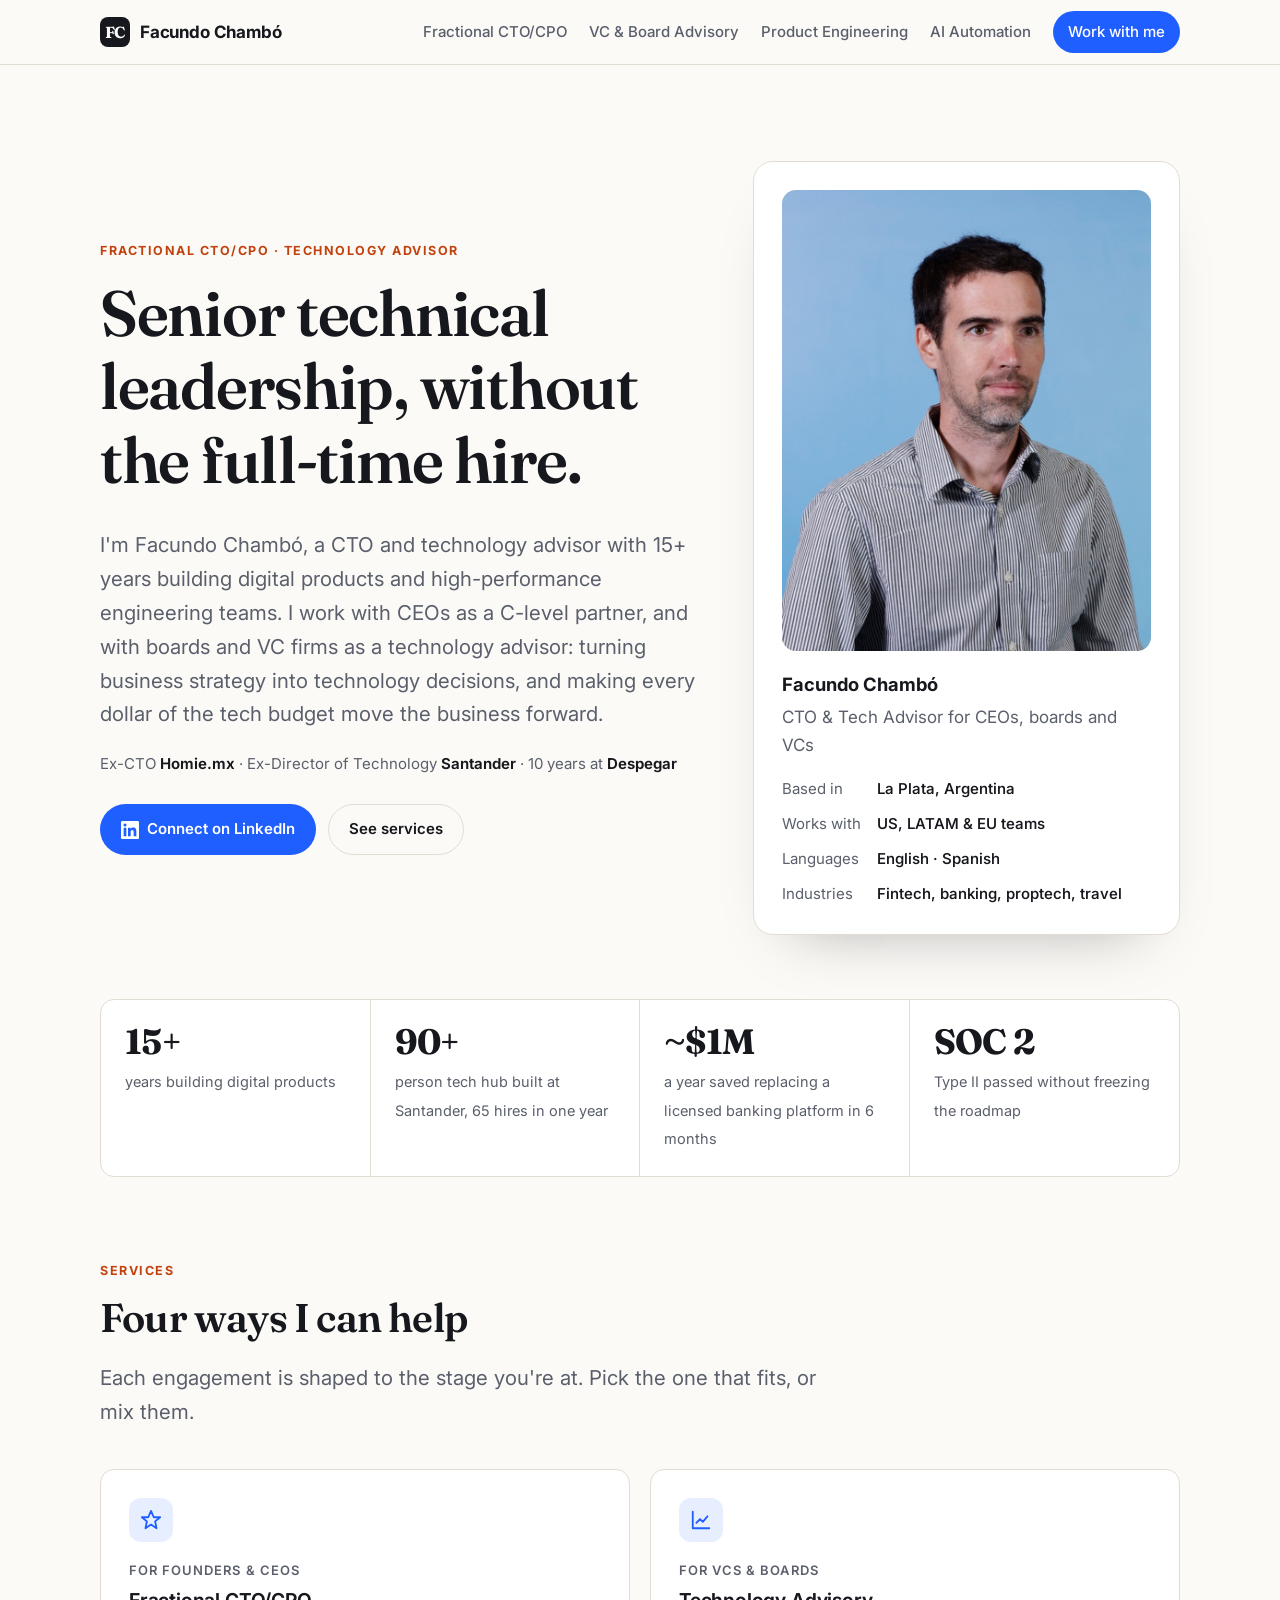
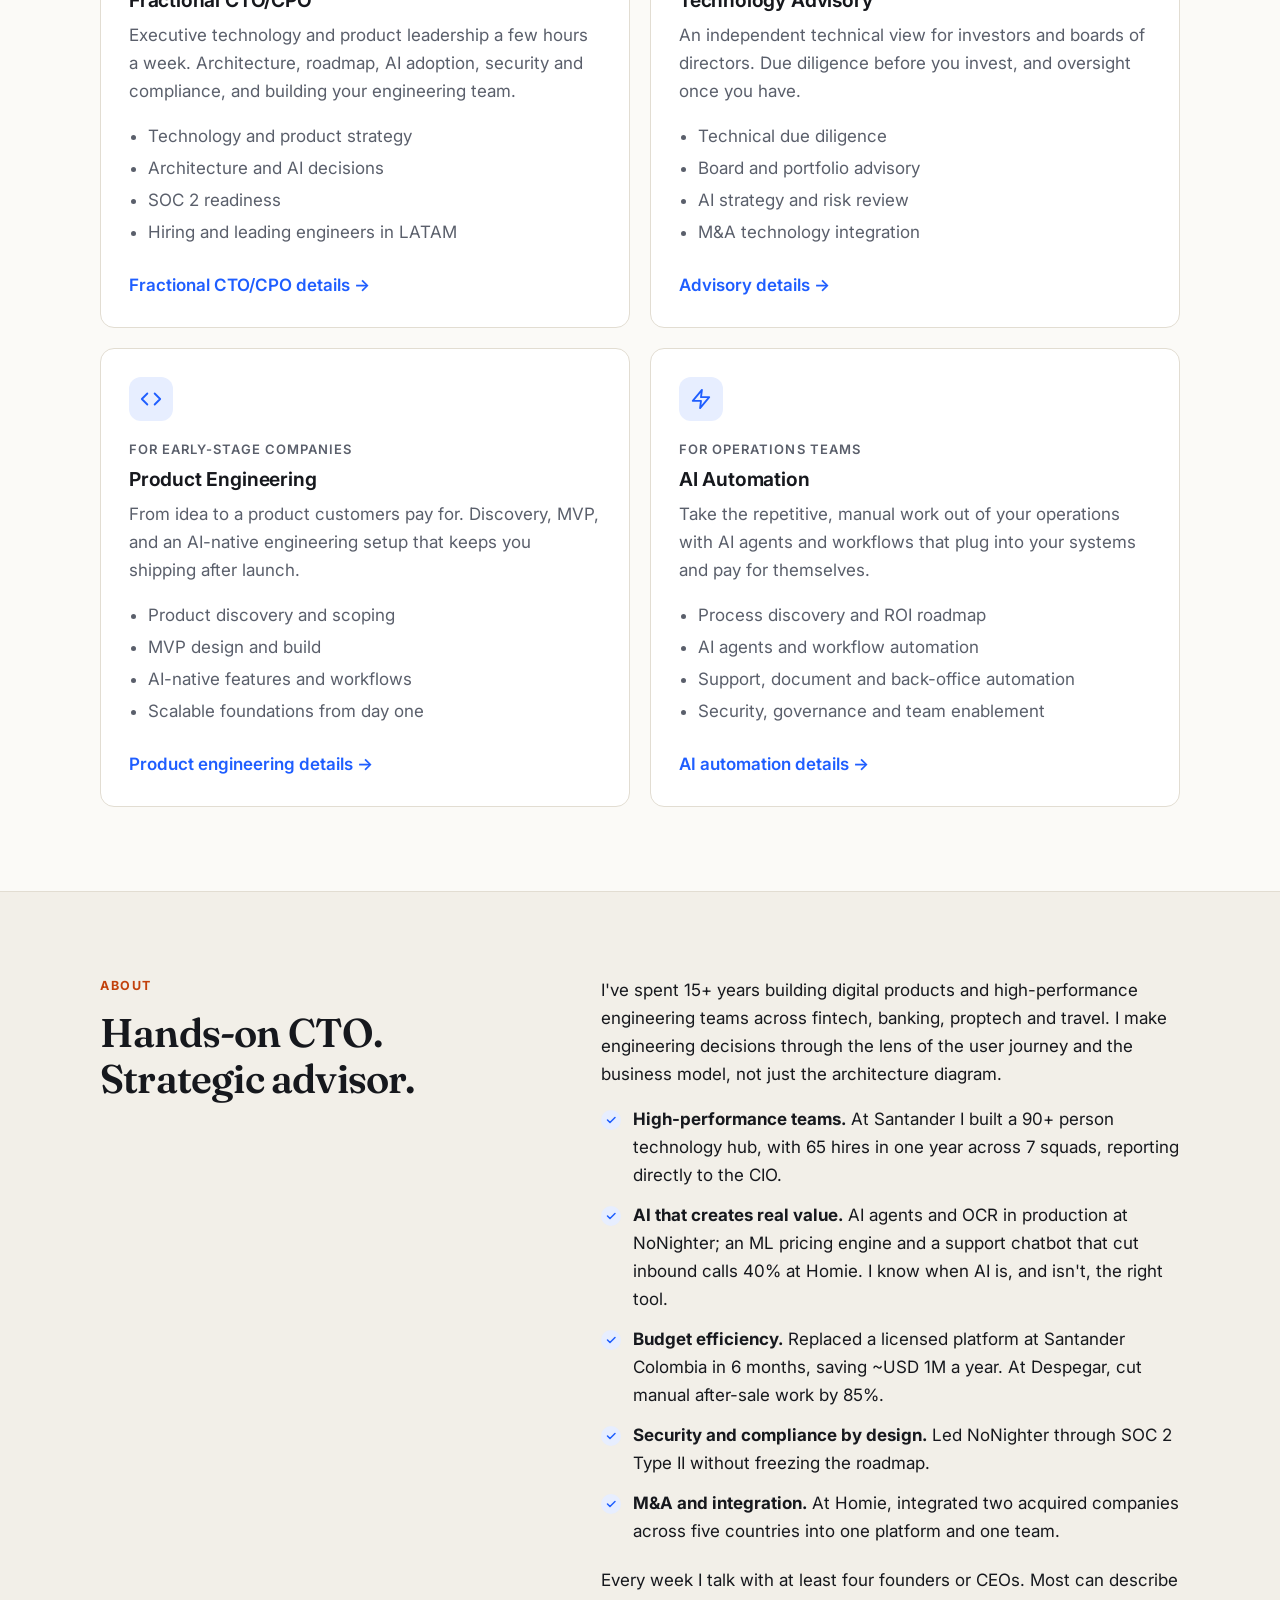
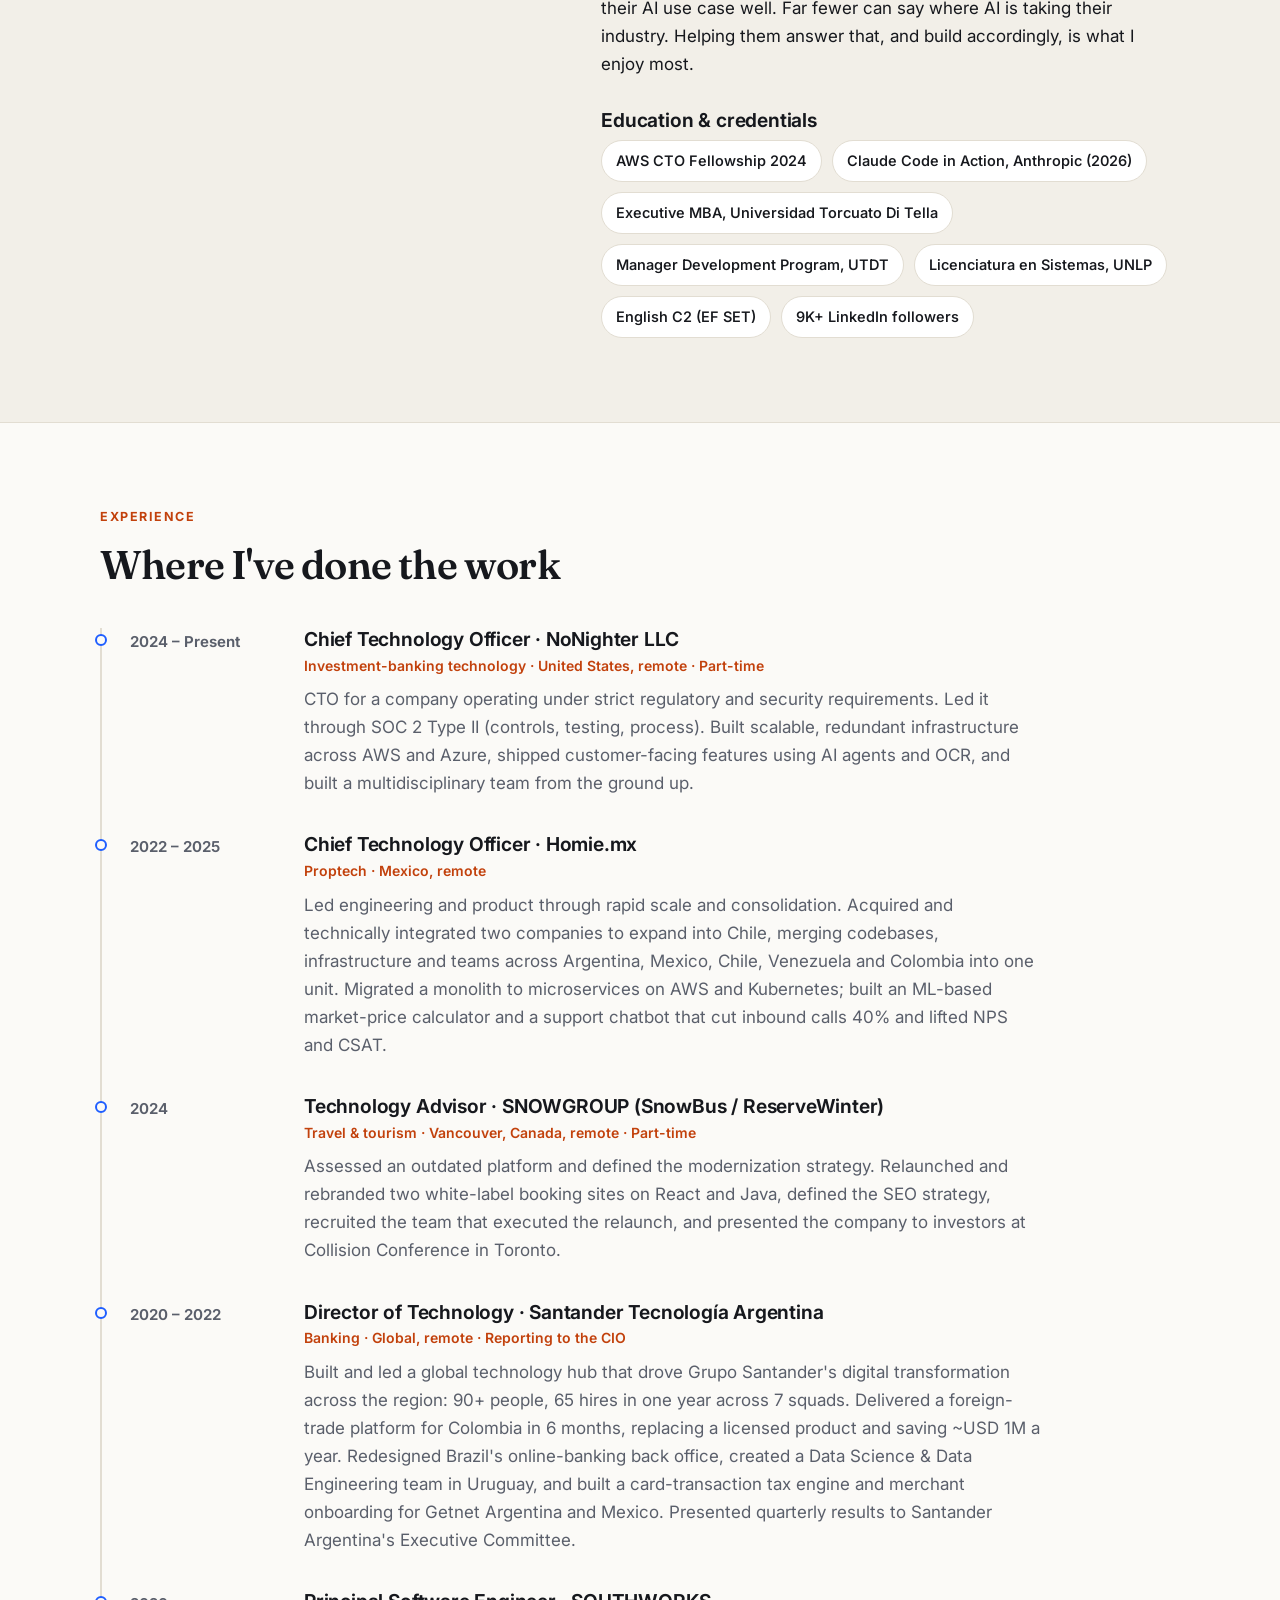
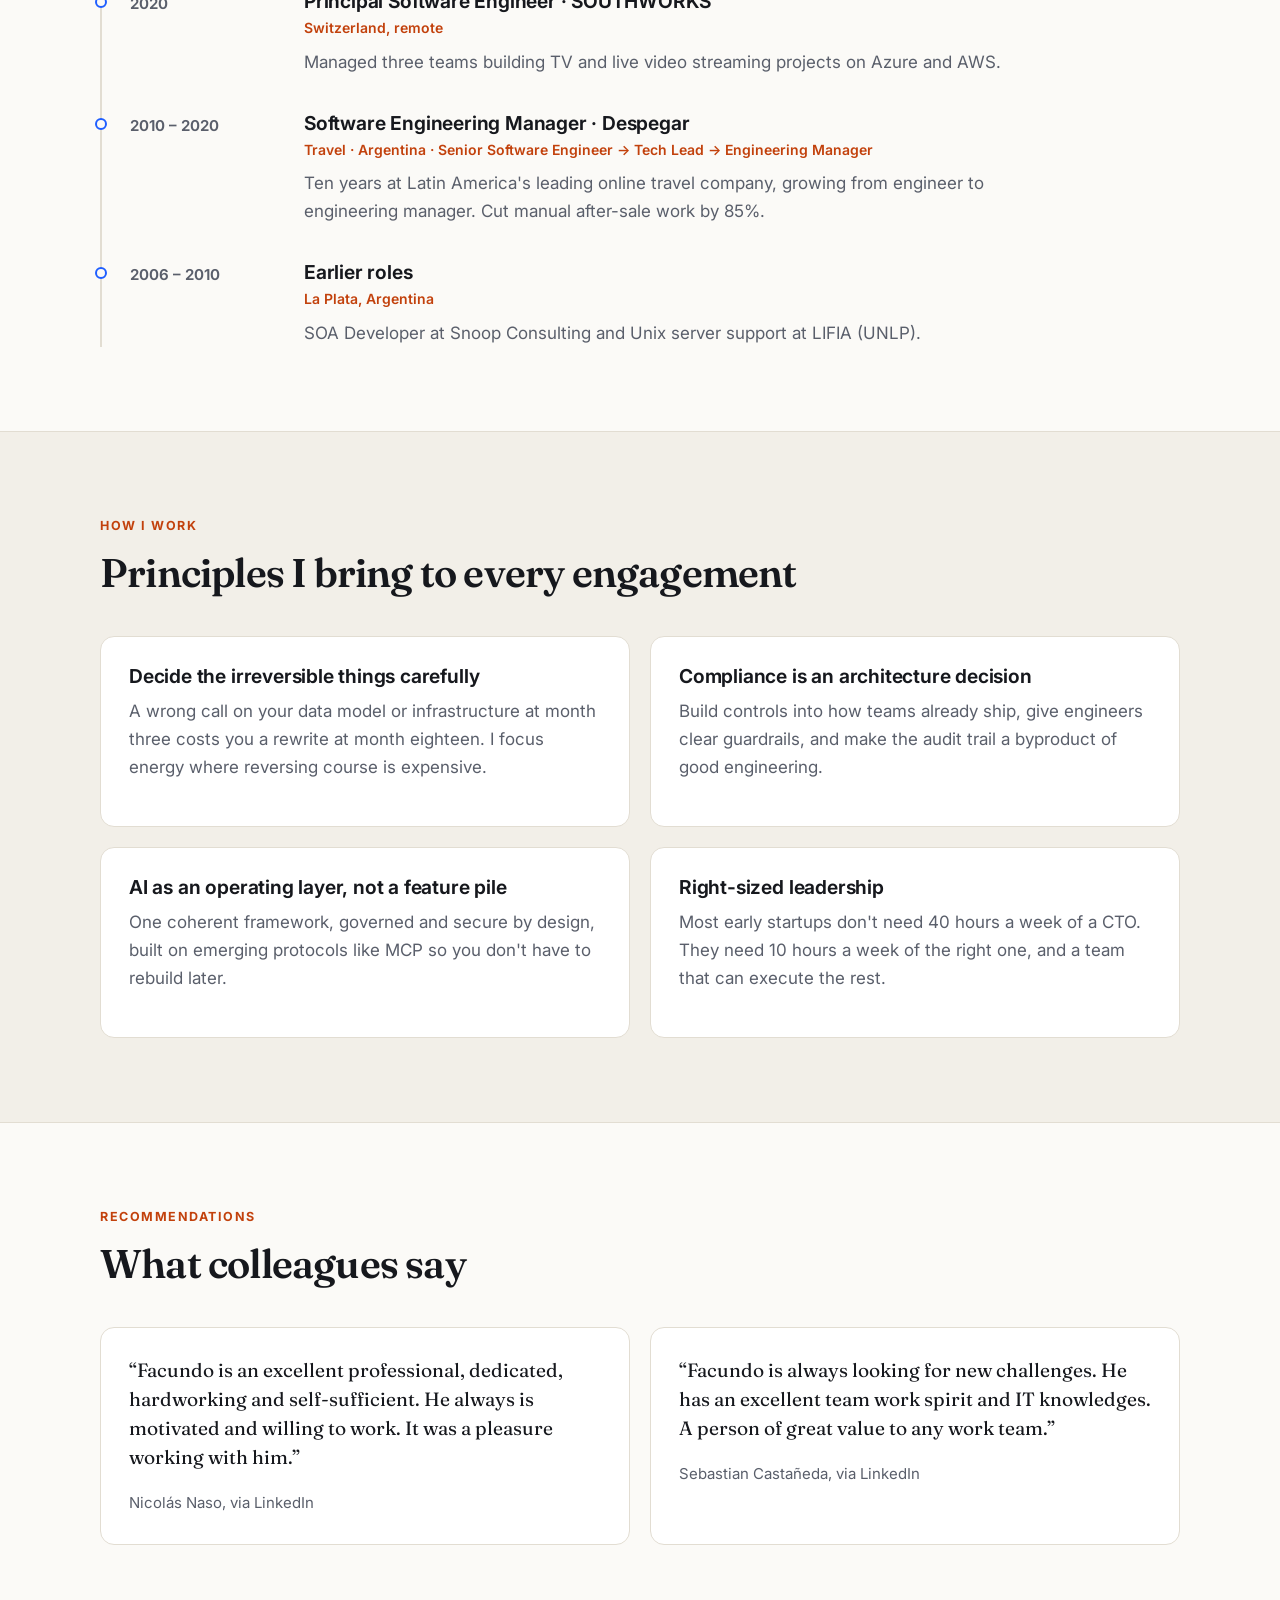
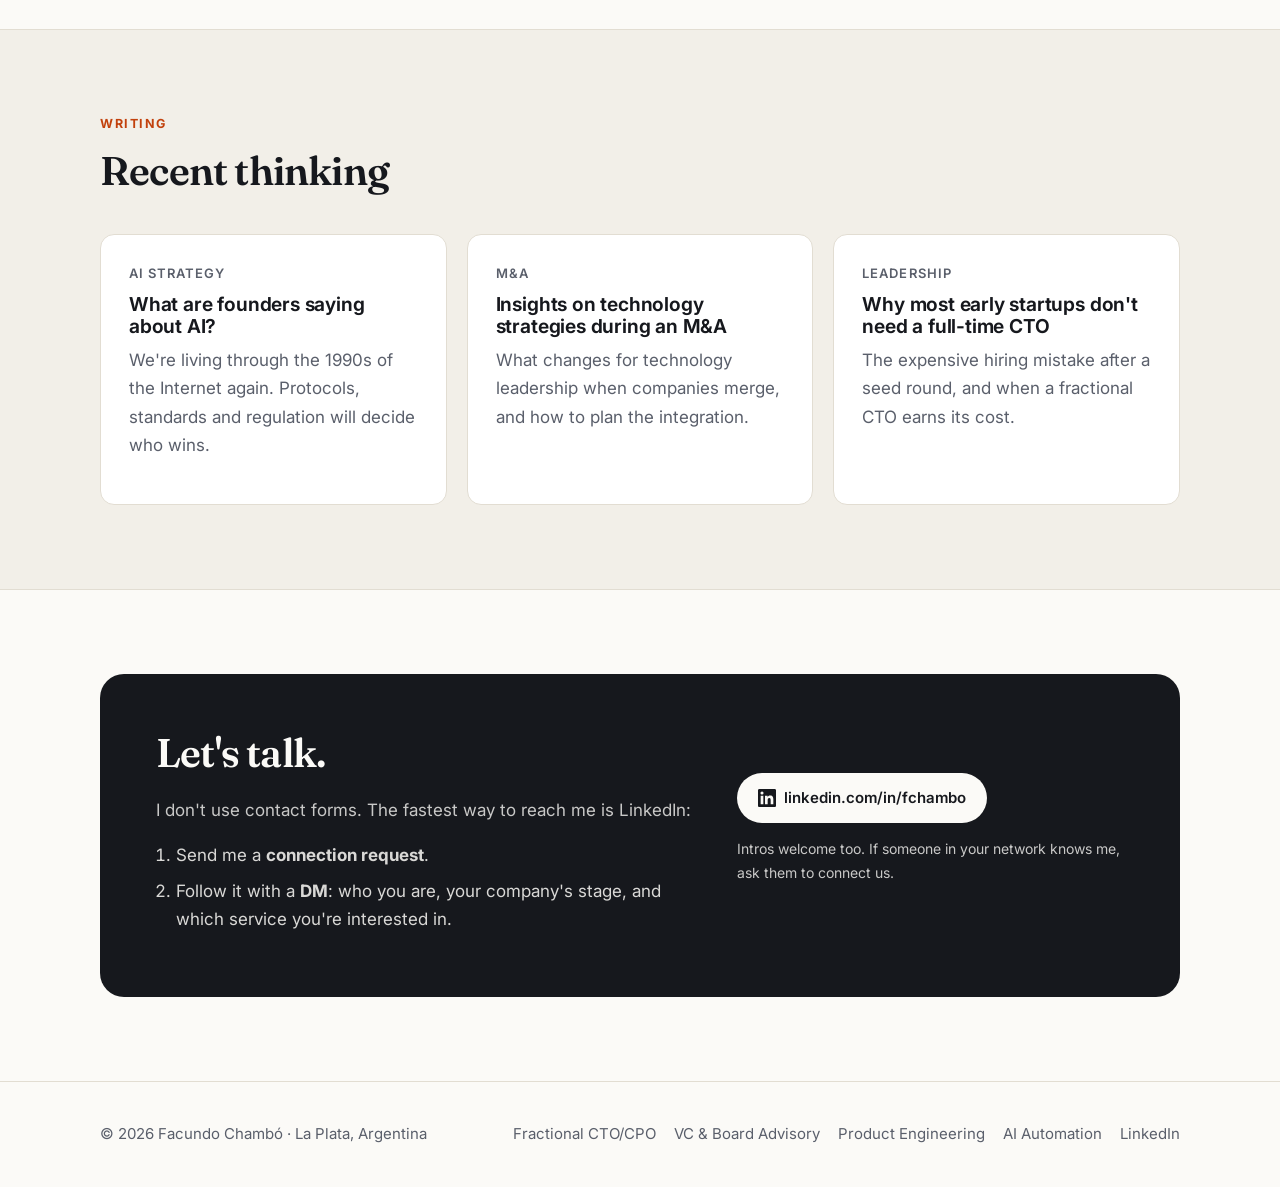
==== commit 205ba0d3: "Add AI automation service page New /ai-automation/ page with Service, Breadcrumb and FAQ structured " ====
--- a/index.html
+++ b/index.html
@@ -4,7 +4,7 @@
   <meta charset="utf-8">
   <meta name="viewport" content="width=device-width, initial-scale=1">
   <title>Facundo Chambó | Fractional CTO/CPO &amp; Technology Advisor</title>
-  <meta name="description" content="Facundo Chambó: CTO and technology advisor with 15+ years in fintech, banking, proptech and travel. Ex-CTO Homie.mx, ex-Director of Technology at Santander. Fractional CTO/CPO, VC and board advisory, and product engineering.">
+  <meta name="description" content="Facundo Chambó: CTO and technology advisor with 15+ years in fintech, banking, proptech and travel. Ex-CTO Homie.mx, ex-Director of Technology at Santander. Fractional CTO/CPO, VC and board advisory, product engineering and AI automation.">
   <link rel="canonical" href="https://fchambo.com/">
   <meta name="robots" content="index, follow, max-image-preview:large">
   <meta name="author" content="Facundo Chambó">
@@ -57,7 +57,7 @@
         ],
         "address": { "@type": "PostalAddress", "addressLocality": "La Plata", "addressRegion": "Buenos Aires", "addressCountry": "AR" },
         "knowsLanguage": ["English", "Spanish"],
-        "knowsAbout": ["Fintech", "Banking technology", "Proptech", "Travel technology", "Fractional CTO", "Fractional CPO", "Technology due diligence", "Software architecture", "AI strategy", "AI adoption", "SOC 2 compliance", "Engineering leadership", "Product engineering", "MVP development", "Mergers and acquisitions technology integration", "Nearshore engineering teams in Latin America"],
+        "knowsAbout": ["Fintech", "Banking technology", "Proptech", "Travel technology", "Fractional CTO", "Fractional CPO", "Technology due diligence", "Software architecture", "AI strategy", "AI adoption", "AI automation", "AI agents", "Business process automation", "SOC 2 compliance", "Engineering leadership", "Product engineering", "MVP development", "Mergers and acquisitions technology integration", "Nearshore engineering teams in Latin America"],
         "hasCredential": [
           { "@type": "EducationalOccupationalCredential", "name": "AWS CTO Fellowship 2024", "recognizedBy": { "@type": "Organization", "name": "Amazon Web Services" } },
           { "@type": "EducationalOccupationalCredential", "name": "Claude Code in Action", "recognizedBy": { "@type": "Organization", "name": "Anthropic" } }
@@ -79,7 +79,8 @@
           "itemListElement": [
             { "@type": "Offer", "itemOffered": { "@type": "Service", "name": "Fractional CTO/CPO", "url": "https://fchambo.com/fractional-cto-cpo/" } },
             { "@type": "Offer", "itemOffered": { "@type": "Service", "name": "Technology Advisory for VCs and Boards of Directors", "url": "https://fchambo.com/technology-advisory-vc-board/" } },
-            { "@type": "Offer", "itemOffered": { "@type": "Service", "name": "Product Engineering for Early-Stage Companies", "url": "https://fchambo.com/product-engineering-startups/" } }
+            { "@type": "Offer", "itemOffered": { "@type": "Service", "name": "Product Engineering for Early-Stage Companies", "url": "https://fchambo.com/product-engineering-startups/" } },
+            { "@type": "Offer", "itemOffered": { "@type": "Service", "name": "AI Automation for Business Operations", "url": "https://fchambo.com/ai-automation/" } }
           ]
         }
       },
@@ -106,6 +107,7 @@
           <a href="/fractional-cto-cpo/">Fractional CTO/CPO</a>
           <a href="/technology-advisory-vc-board/">VC &amp; Board Advisory</a>
           <a href="/product-engineering-startups/">Product Engineering</a>
+          <a href="/ai-automation/">AI Automation</a>
         </div>
         <a class="btn btn-sm" href="#contact">Work with me</a>
       </nav>
@@ -155,10 +157,10 @@
       <div class="wrap">
         <div class="section-head">
           <span class="eyebrow">Services</span>
-          <h2>Three ways I can help</h2>
+          <h2>Four ways I can help</h2>
           <p class="lede">Each engagement is shaped to the stage you're at. Pick the one that fits, or mix them.</p>
         </div>
-        <div class="grid-3">
+        <div class="grid-2">
           <article class="card service-card">
             <div class="icon" aria-hidden="true"><svg viewBox="0 0 24 24" fill="none" stroke="currentColor" stroke-width="2" stroke-linecap="round" stroke-linejoin="round"><path d="M12 2l3 7h7l-5.5 4.5L18 21l-6-4-6 4 1.5-7.5L2 9h7z"/></svg></div>
             <p class="for">For founders &amp; CEOs</p>
@@ -198,6 +200,19 @@
             </ul>
             <a class="more" href="/product-engineering-startups/">Product engineering details</a>
           </article>
+          <article class="card service-card">
+            <div class="icon" aria-hidden="true"><svg viewBox="0 0 24 24" fill="none" stroke="currentColor" stroke-width="2" stroke-linecap="round" stroke-linejoin="round"><path d="M13 2L3 14h9l-1 8 10-12h-9l1-8z"/></svg></div>
+            <p class="for">For operations teams</p>
+            <h3>AI Automation</h3>
+            <p>Take the repetitive, manual work out of your operations with AI agents and workflows that plug into your systems and pay for themselves.</p>
+            <ul>
+              <li>Process discovery and ROI roadmap</li>
+              <li>AI agents and workflow automation</li>
+              <li>Support, document and back-office automation</li>
+              <li>Security, governance and team enablement</li>
+            </ul>
+            <a class="more" href="/ai-automation/">AI automation details</a>
+          </article>
         </div>
       </div>
     </section>
@@ -402,6 +417,7 @@
         <a href="/fractional-cto-cpo/">Fractional CTO/CPO</a>
         <a href="/technology-advisory-vc-board/">VC &amp; Board Advisory</a>
         <a href="/product-engineering-startups/">Product Engineering</a>
+        <a href="/ai-automation/">AI Automation</a>
         <a href="https://www.linkedin.com/in/fchambo" rel="me noopener" target="_blank">LinkedIn</a>
       </nav>
     </div>
